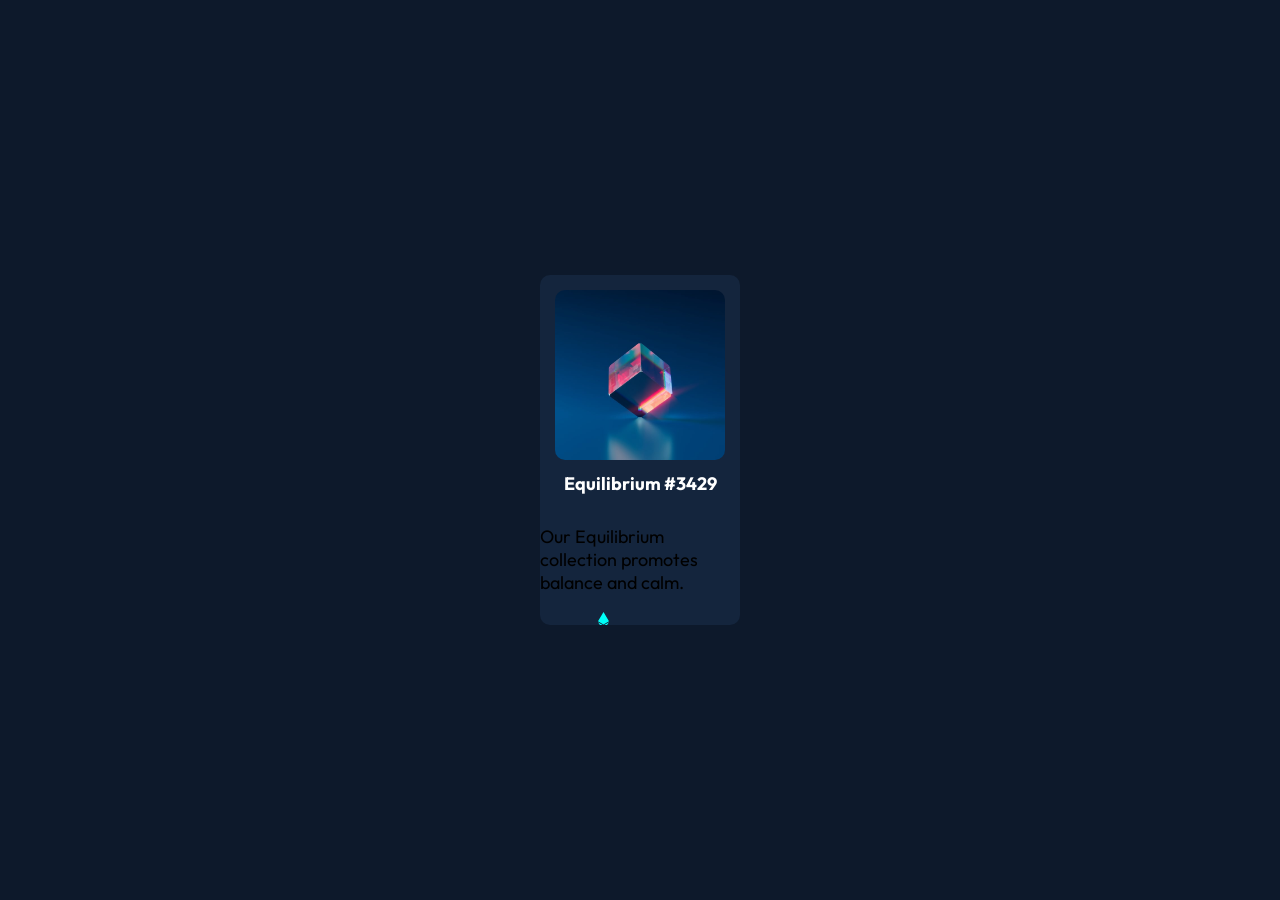
==== FrontEnd/frontendmentor/projetos/nft-card/index.html @ 9add36f5 "startign a nwe project" ====
<!DOCTYPE html>
<html lang="pt-br">
<head>
    <meta charset="UTF-8">
    <meta name="viewport" content="width=device-width, initial-scale=1.0">
    <title>NFT Card</title>
    <link rel="icon" href="assets/images/favicon-32x32.png" type="image/x-icon">
    <link rel="stylesheet" href="assets/styles/vars.css">
    <link rel="stylesheet" href="assets/styles/style.css">
</head>

<body>
    <main>
        <img class="nft-image" src="assets/images/image-equilibrium.jpg">
        <h1>Equilibrium #3429</h1>
        <p>Our Equilibrium collection promotes balance and calm.</p>
        <div class="price">
            <img src="assets/images/icon-ethereum.svg">
            <p>0.041 ETH</p>
        </div>
        <div class="time">
            <img src="assets/images/icon-clock.svg">
            <p>3 days left</p>
        </div>
        <div class="author">
            <img src="assets/images/image-avatar.png">
            <p>Creation of <span>Jules Wyvern</span></p>
        </div>
    </main>
</body>
</html>
---- FrontEnd/frontendmentor/projetos/nft-card/assets/styles/vars.css ----
@import url('https://fonts.googleapis.com/css2?family=Outfit:wght@100..900&display=swap');

:root {
    --blue-500: hsl(215, 51%, 70%);
    --cyan-400: hsl(178, 100%, 50%);
    --blue-950: hsl(217, 54%, 11%);
    --blue-900: hsl(216, 50%, 16%);
    --blue-800: hsl(215, 32%, 27%);    
}

/*
- Weights: 300, 400, 600
- Font size (paragraph): 18px
*\
---- FrontEnd/frontendmentor/projetos/nft-card/assets/styles/style.css ----
body{
    font-family: 'Outfit', sans-serif;
    font-size: 18px;
    background-color: var(--blue-950);
    display: flex;
    justify-content: center;
   align-items: center;
    height: 100vh;
    margin: 0;
    padding: 0;
}

main{
    display: flex;
    align-items: center;
    justify-content: flex-start;
    flex-direction: column;
    background-color: var(--blue-900);
    width: 200px;
    height: 350px;
    overflow: hidden;
    border-radius: 10px;
}

main .nft-image{
    width: 85%;
    margin-top: 15px;
    border-radius: 10px;
}

main h1{
    color: white;
    font-size: 18px;
    
}
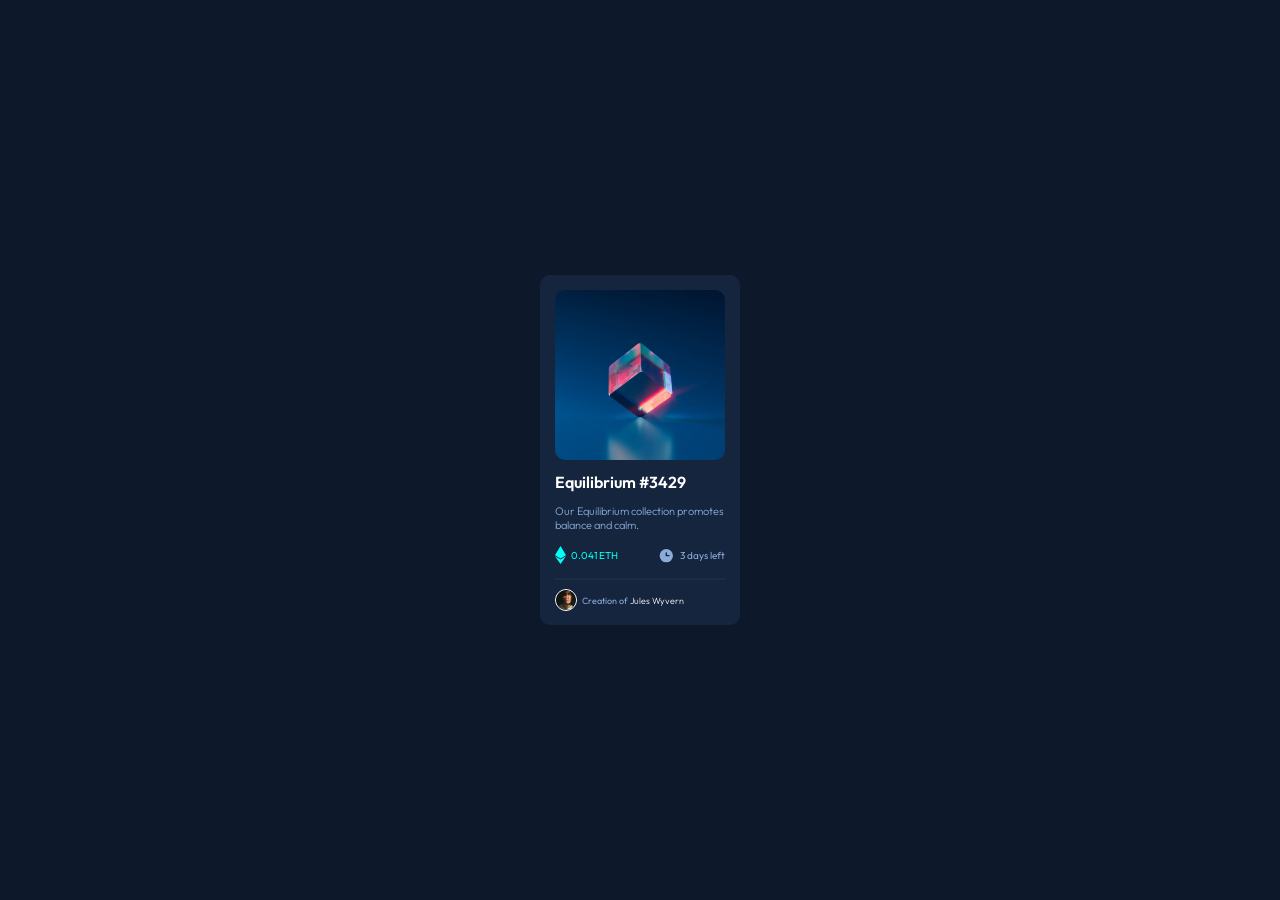
==== commit ddc4709e: "finished the pc version" ====
--- a/FrontEnd/frontendmentor/projetos/nft-card/index.html
+++ b/FrontEnd/frontendmentor/projetos/nft-card/index.html
@@ -11,20 +11,31 @@
 
 <body>
     <main>
-        <img class="nft-image" src="assets/images/image-equilibrium.jpg">
-        <h1>Equilibrium #3429</h1>
-        <p>Our Equilibrium collection promotes balance and calm.</p>
-        <div class="price">
-            <img src="assets/images/icon-ethereum.svg">
-            <p>0.041 ETH</p>
+        <div class="img"><img class="nft-image" src="assets/images/image-equilibrium.jpg">
+
+         <div class="eye">
+            <img src="assets/images/icon-view.svg">
         </div>
-        <div class="time">
-            <img src="assets/images/icon-clock.svg">
-            <p>3 days left</p>
         </div>
+       
+        <div class="text">
+            <a class="link" href="">Equilibrium #3429</a>
+            <p>Our Equilibrium collection promotes balance and calm.</p>
+        </div>
+        <div class="price-time">
+            <div class="price">
+                <img src="assets/images/icon-ethereum.svg">
+                <p>0.041 ETH</p>
+            </div>
+            <div class="time">
+                <img src="assets/images/icon-clock.svg">
+                <p>3 days left</p>
+            </div>
+        </div>
+        <hr class="line">
         <div class="author">
             <img src="assets/images/image-avatar.png">
-            <p>Creation of <span>Jules Wyvern</span></p>
+            <p>Creation of <a class="link" href="">Jules Wyvern</a></p>
         </div>
     </main>
 </body>
--- a/FrontEnd/frontendmentor/projetos/nft-card/assets/styles/style.css
+++ b/FrontEnd/frontendmentor/projetos/nft-card/assets/styles/style.css
@@ -8,6 +8,37 @@
     height: 100vh;
     margin: 0;
     padding: 0;
+}
+
+div.img{
+    position: relative;
+    width: 85%;
+    margin-top: 15px;
+} 
+
+div.img img{
+    width: 100%;
+    border-radius: 10px;
+}
+
+div.eye{
+    position: absolute;
+    top: 0;
+    left: 0;
+    width: 100%;
+    height: 97%;
+    display: flex;
+    justify-content: center;
+    align-items: center;
+    background-color: hsla(178, 100%, 50%, 0.356);
+    opacity: 0;
+    transition: .3s;
+    border-radius: 10px;
+}
+
+div.eye img{
+    width: 20%;
+    height: 20%;
 }
 
 main{
@@ -22,14 +53,99 @@
     border-radius: 10px;
 }
 
-main .nft-image{
-    width: 85%;
-    margin-top: 15px;
-    border-radius: 10px;
+.text{
+    margin-left: 15px;
+    margin-top: 5px;
 }
 
-main h1{
+main .text .link{
     color: white;
-    font-size: 18px;
+    font-size: 16px;
+    text-decoration: none;
+    font-weight: 600;
+}
+ main .text p{
+    color: var(--blue-500);
+    font-size: 11px;
+    font-weight: 300;
+ }
+
+ div.price-time{
+    display: flex;
+    justify-content: space-between;
+    height: 7%;
+    width: 85%;
+}
+
+div.price-time .price p{
+    color: var(--cyan-400);
+    font-size: 10px;
+    display: inline-block;
+    margin-left: 5px;
+}
+
+div.price{
+    display: flex;
+    align-items: center;
+}
+
+div .time{
+    display: flex;
+    align-items: center;
+}
+
+div.price-time .time p{
+    color:var(--blue-500);
+    font-size: 10px;
+    margin-left: 5px;
+}
+
+.line{
+    width: 85%;
+    border: 0.5px solid hsla(215, 52%, 70%, 0.055);
+    margin-top: 10px;
+    margin-bottom: 10px;
+}
+
+div.author{
+    display: flex;
+    align-items: center;
+    width: 85%;
+    height: 6%;
+}
+
+div.author img{
+    width: 20px;
+    height: 20px;
+    border-radius: 50%;
+    border: 1px solid white;  
+}
+
+div.author p{
+    color: var(--blue-500);
+    font-size: 9px;
+    margin-left: 5px;
+}
+
+div.author a{
+    color: white;
+    text-decoration: none;
+    font-weight: 300;
+}
+
+div.eye:hover{
+    opacity: 1;
+}
+
+a.link:hover{
+    color: var(--cyan-400);
+}
+
+@media (max-width: 600px){
+    main{
+        width: 85%;
+        height: 90%;
+    }
+
     
 }
